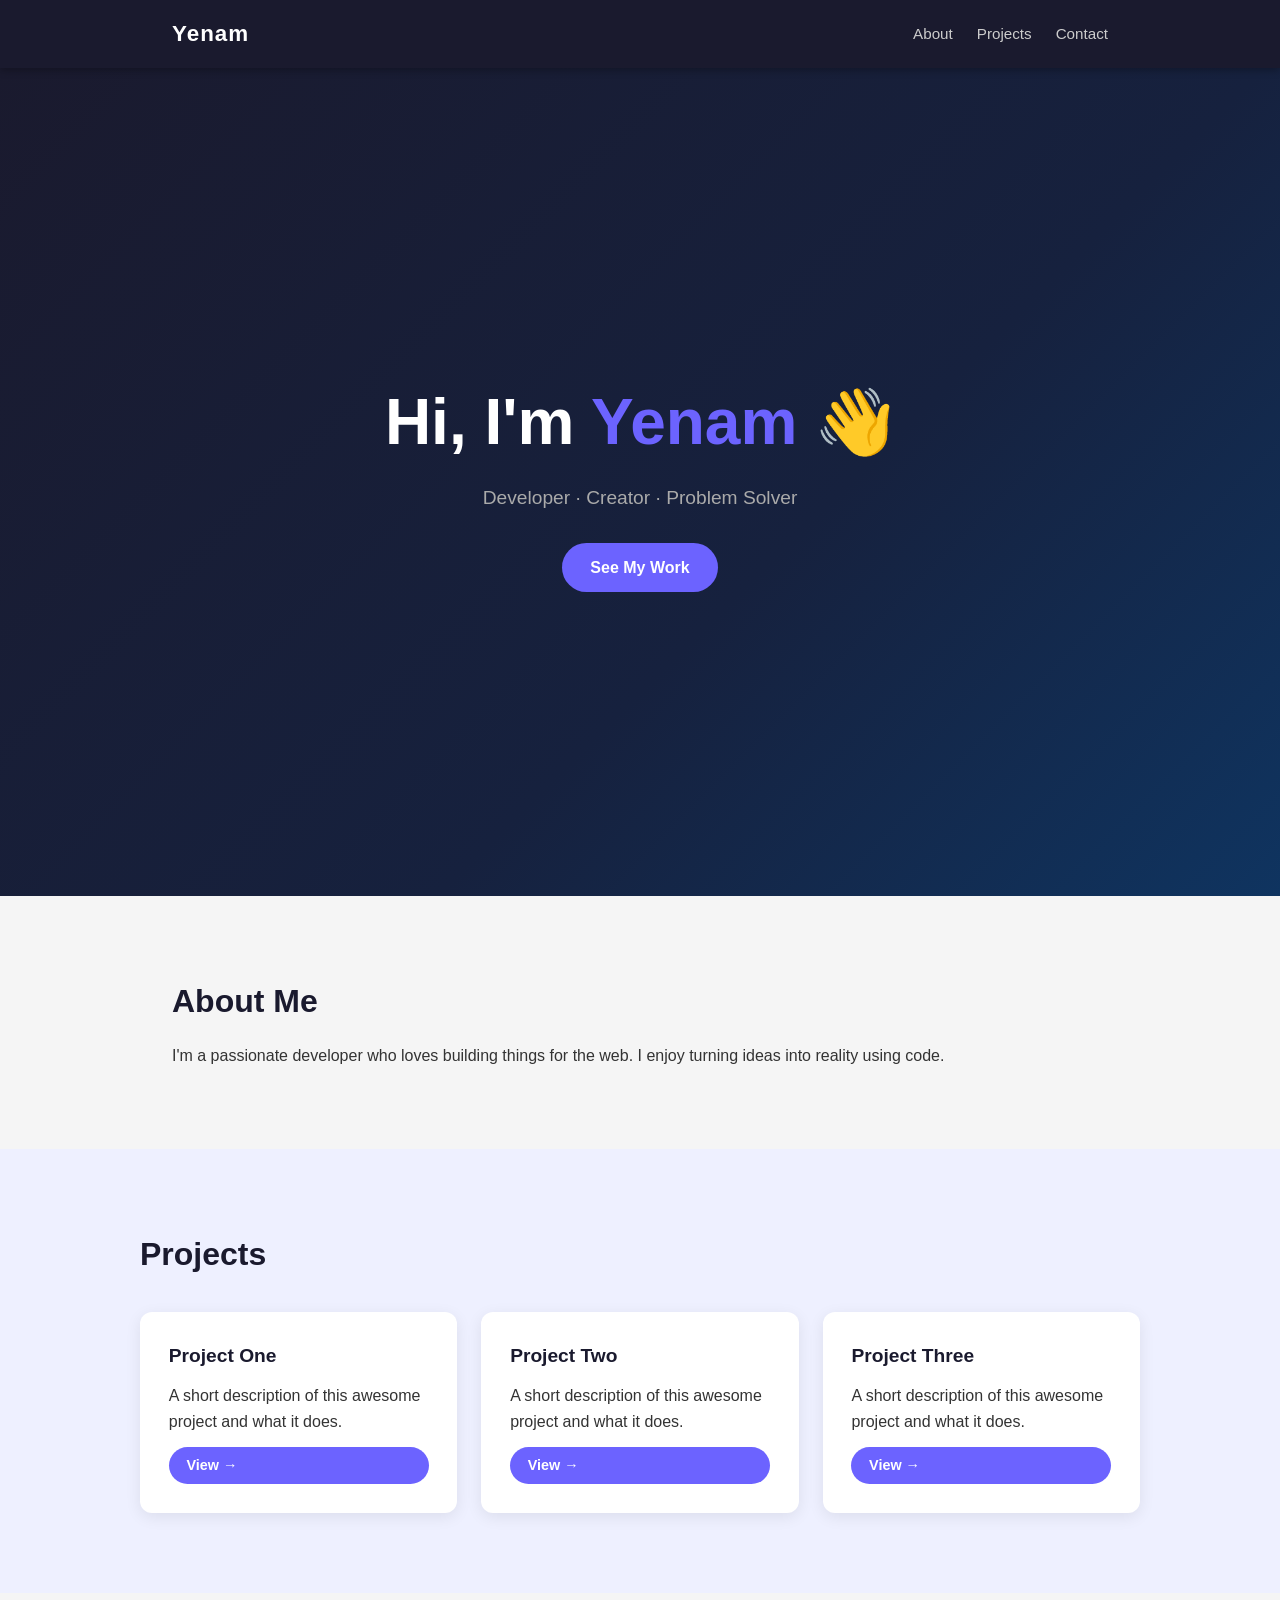
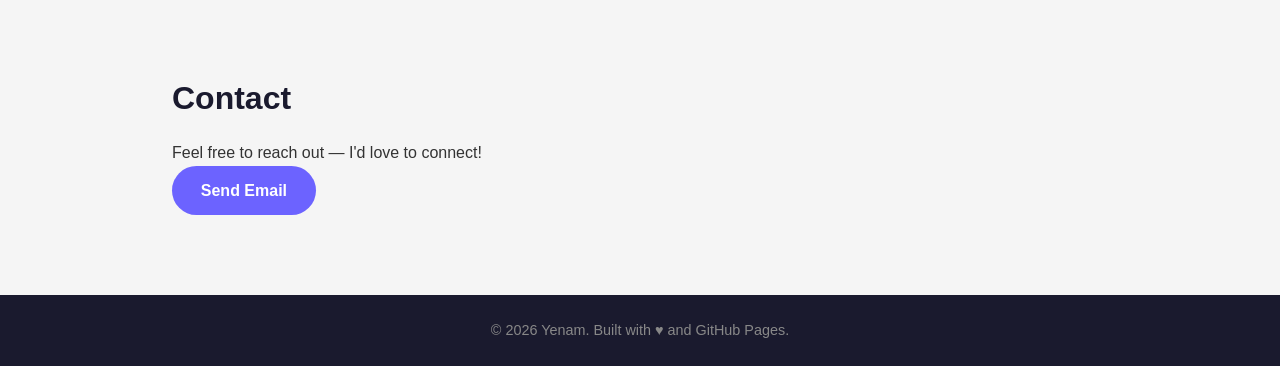
==== index.html @ 3d5ce323 "first commit" ====
<!DOCTYPE html>
<html lang="en">
<head>
  <meta charset="UTF-8" />
  <meta name="viewport" content="width=device-width, initial-scale=1.0" />
  <title>Yenam | Personal Site</title>
  <link rel="stylesheet" href="style.css" />
</head>
<body>
  <header>
    <nav>
      <div class="logo">Yenam</div>
      <ul>
        <li><a href="#about">About</a></li>
        <li><a href="#projects">Projects</a></li>
        <li><a href="#contact">Contact</a></li>
      </ul>
    </nav>
  </header>

  <section class="hero">
    <div class="hero-content">
      <h1>Hi, I'm <span class="highlight">Yenam</span> 👋</h1>
      <p>Developer · Creator · Problem Solver</p>
      <a href="#projects" class="btn">See My Work</a>
    </div>
  </section>

  <section id="about" class="section">
    <h2>About Me</h2>
    <p>
      I'm a passionate developer who loves building things for the web.
      I enjoy turning ideas into reality using code.
    </p>
  </section>

  <section id="projects" class="section alt">
    <h2>Projects</h2>
    <div class="cards">
      <div class="card">
        <h3>Project One</h3>
        <p>A short description of this awesome project and what it does.</p>
        <a href="#" class="btn small">View →</a>
      </div>
      <div class="card">
        <h3>Project Two</h3>
        <p>A short description of this awesome project and what it does.</p>
        <a href="#" class="btn small">View →</a>
      </div>
      <div class="card">
        <h3>Project Three</h3>
        <p>A short description of this awesome project and what it does.</p>
        <a href="#" class="btn small">View →</a>
      </div>
    </div>
  </section>

  <section id="contact" class="section">
    <h2>Contact</h2>
    <p>Feel free to reach out — I'd love to connect!</p>
    <a href="mailto:you@example.com" class="btn">Send Email</a>
  </section>

  <footer>
    <p>&copy; 2026 Yenam. Built with ♥ and GitHub Pages.</p>
  </footer>

  <script src="main.js"></script>
</body>
</html>
---- style.css ----
*, *::before, *::after {
  box-sizing: border-box;
  margin: 0;
  padding: 0;
}

:root {
  --primary: #6c63ff;
  --dark: #1a1a2e;
  --light: #f5f5f5;
  --text: #333;
  --card-bg: #ffffff;
}

html {
  scroll-behavior: smooth;
}

body {
  font-family: 'Segoe UI', Tahoma, Geneva, Verdana, sans-serif;
  color: var(--text);
  background: var(--light);
  line-height: 1.6;
}

/* ── NAV ── */
header {
  position: sticky;
  top: 0;
  background: var(--dark);
  z-index: 100;
  box-shadow: 0 2px 8px rgba(0,0,0,0.3);
}

nav {
  max-width: 1000px;
  margin: 0 auto;
  padding: 1rem 2rem;
  display: flex;
  justify-content: space-between;
  align-items: center;
}

.logo {
  color: #fff;
  font-size: 1.4rem;
  font-weight: 700;
  letter-spacing: 1px;
}

nav ul {
  list-style: none;
  display: flex;
  gap: 1.5rem;
}

nav ul a {
  color: #ccc;
  text-decoration: none;
  font-size: 0.95rem;
  transition: color 0.2s;
}

nav ul a:hover {
  color: var(--primary);
}

/* ── HERO ── */
.hero {
  min-height: 92vh;
  background: linear-gradient(135deg, var(--dark) 0%, #16213e 60%, #0f3460 100%);
  display: flex;
  align-items: center;
  justify-content: center;
  text-align: center;
  color: #fff;
  padding: 2rem;
}

.hero-content h1 {
  font-size: clamp(2.2rem, 6vw, 4rem);
  margin-bottom: 0.6rem;
}

.highlight {
  color: var(--primary);
}

.hero-content p {
  font-size: 1.2rem;
  color: #aaa;
  margin-bottom: 1.8rem;
}

/* ── BUTTONS ── */
.btn {
  display: inline-block;
  padding: 0.75rem 1.8rem;
  background: var(--primary);
  color: #fff;
  border-radius: 30px;
  text-decoration: none;
  font-weight: 600;
  transition: transform 0.2s, box-shadow 0.2s;
}

.btn:hover {
  transform: translateY(-2px);
  box-shadow: 0 6px 18px rgba(108,99,255,0.45);
}

.btn.small {
  padding: 0.45rem 1.1rem;
  font-size: 0.9rem;
}

/* ── SECTIONS ── */
.section {
  padding: 5rem 2rem;
  max-width: 1000px;
  margin: 0 auto;
}

.section.alt {
  max-width: 100%;
  background: #eef0ff;
  padding: 5rem 2rem;
}

.section.alt > * {
  max-width: 1000px;
  margin-left: auto;
  margin-right: auto;
}

h2 {
  font-size: 2rem;
  margin-bottom: 1rem;
  color: var(--dark);
}

/* ── CARDS ── */
.cards {
  display: grid;
  grid-template-columns: repeat(auto-fit, minmax(260px, 1fr));
  gap: 1.5rem;
  margin-top: 2rem;
}

.card {
  background: var(--card-bg);
  border-radius: 12px;
  padding: 1.8rem;
  box-shadow: 0 4px 16px rgba(0,0,0,0.08);
  transition: transform 0.2s, box-shadow 0.2s;
  display: flex;
  flex-direction: column;
  gap: 0.75rem;
}

.card:hover {
  transform: translateY(-4px);
  box-shadow: 0 10px 28px rgba(0,0,0,0.13);
}

.card h3 {
  font-size: 1.2rem;
  color: var(--dark);
}

/* ── FOOTER ── */
footer {
  background: var(--dark);
  color: #888;
  text-align: center;
  padding: 1.5rem;
  font-size: 0.9rem;
}
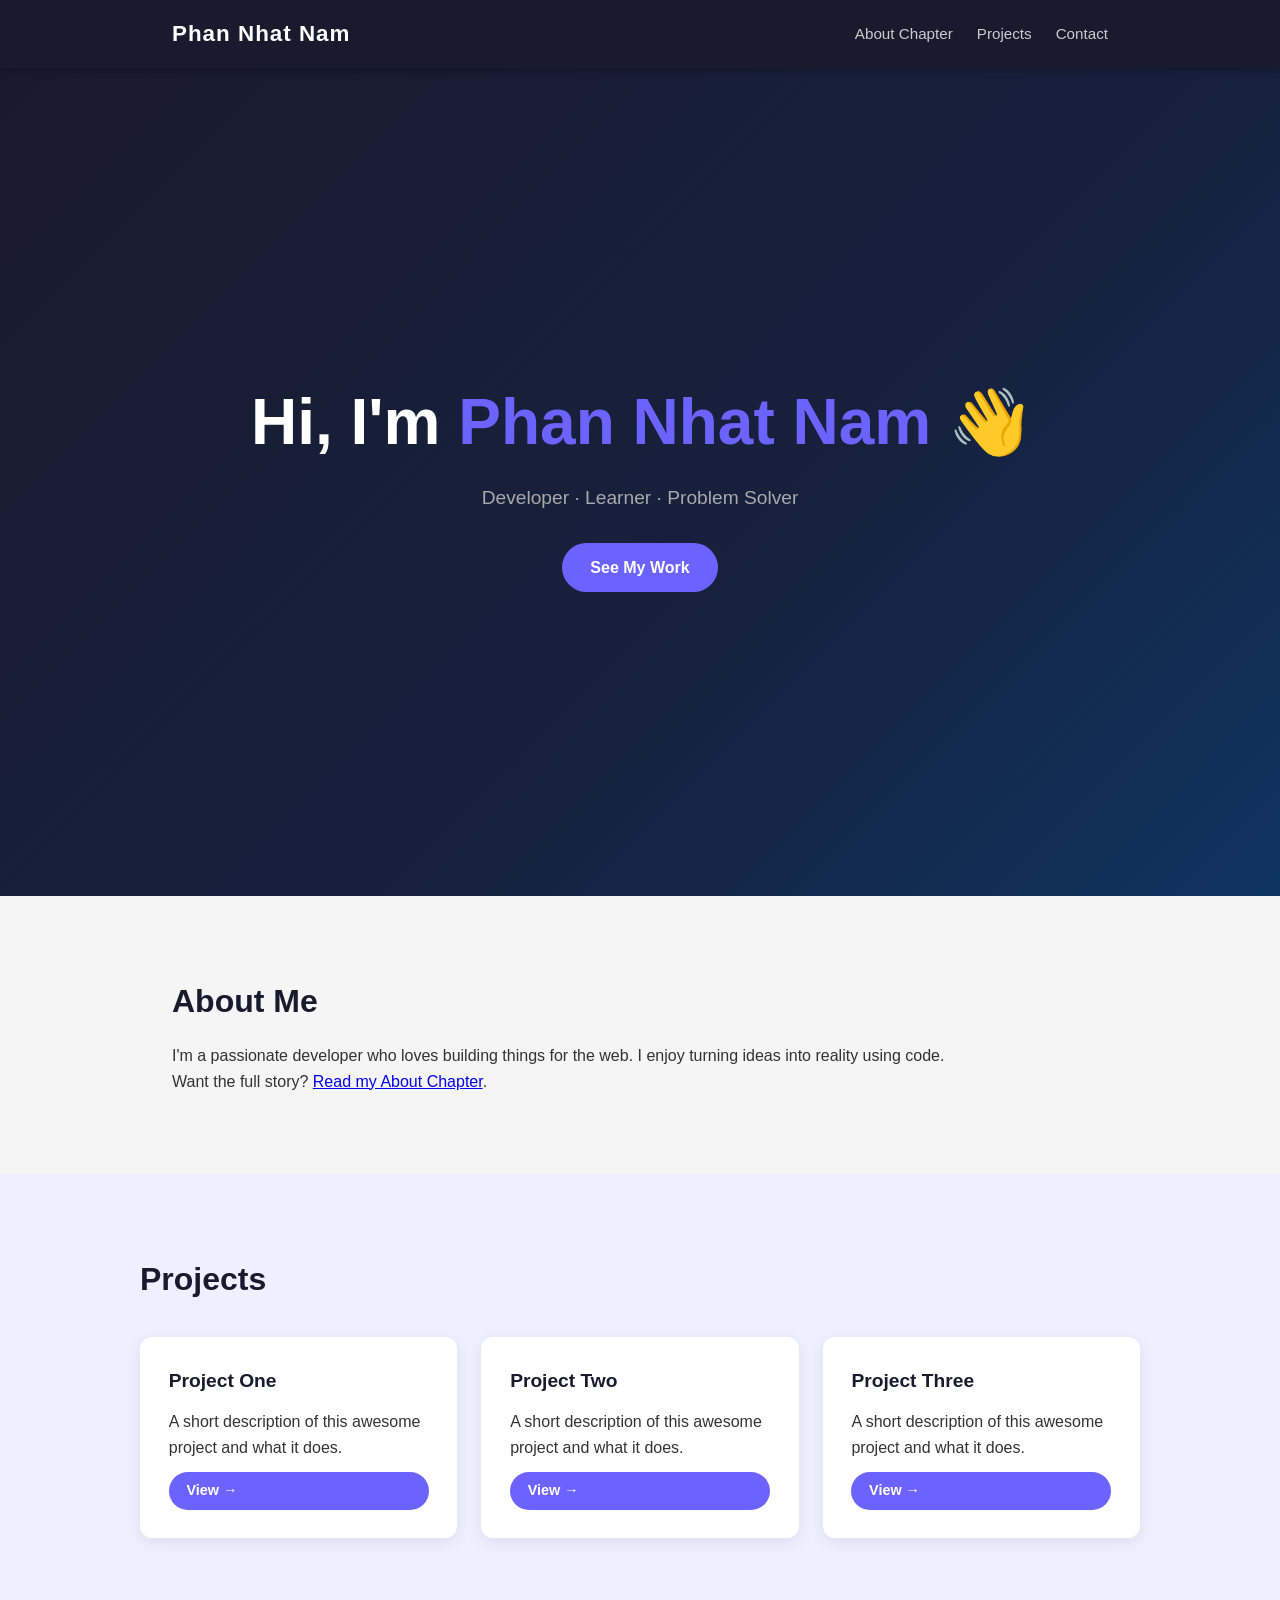
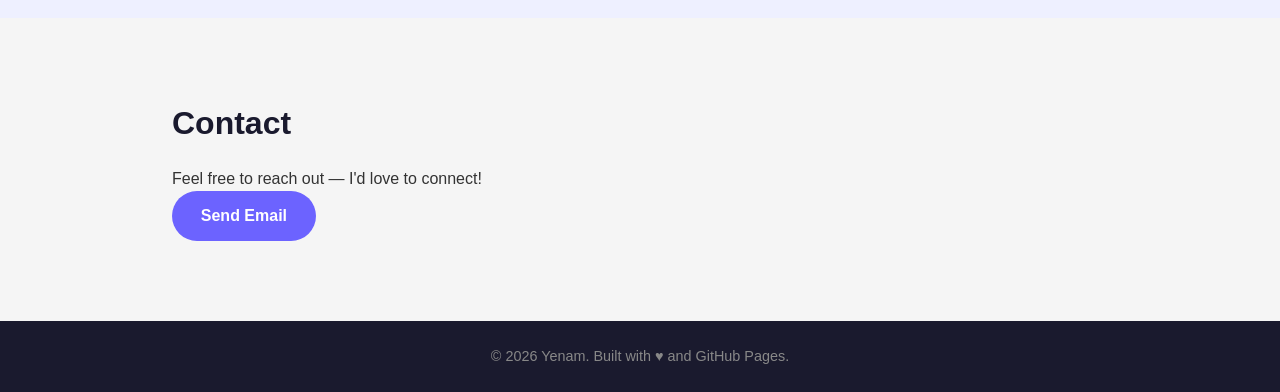
==== commit 3d47ecd4: "Try to add a new page" ====
--- a/index.html
+++ b/index.html
@@ -9,9 +9,9 @@
 <body>
   <header>
     <nav>
-      <div class="logo">Yenam</div>
+      <div class="logo">Phan Nhat Nam</div>
       <ul>
-        <li><a href="#about">About</a></li>
+        <li><a href="about.html">About Chapter</a></li>
         <li><a href="#projects">Projects</a></li>
         <li><a href="#contact">Contact</a></li>
       </ul>
@@ -20,8 +20,8 @@
 
   <section class="hero">
     <div class="hero-content">
-      <h1>Hi, I'm <span class="highlight">Yenam</span> 👋</h1>
-      <p>Developer · Creator · Problem Solver</p>
+      <h1>Hi, I'm <span class="highlight">Phan Nhat Nam</span> 👋</h1>
+      <p>Developer · Learner · Problem Solver</p>
       <a href="#projects" class="btn">See My Work</a>
     </div>
   </section>
@@ -31,6 +31,9 @@
     <p>
       I'm a passionate developer who loves building things for the web.
       I enjoy turning ideas into reality using code.
+    </p>
+    <p>
+      Want the full story? <a href="about.html">Read my About Chapter</a>.
     </p>
   </section>
 
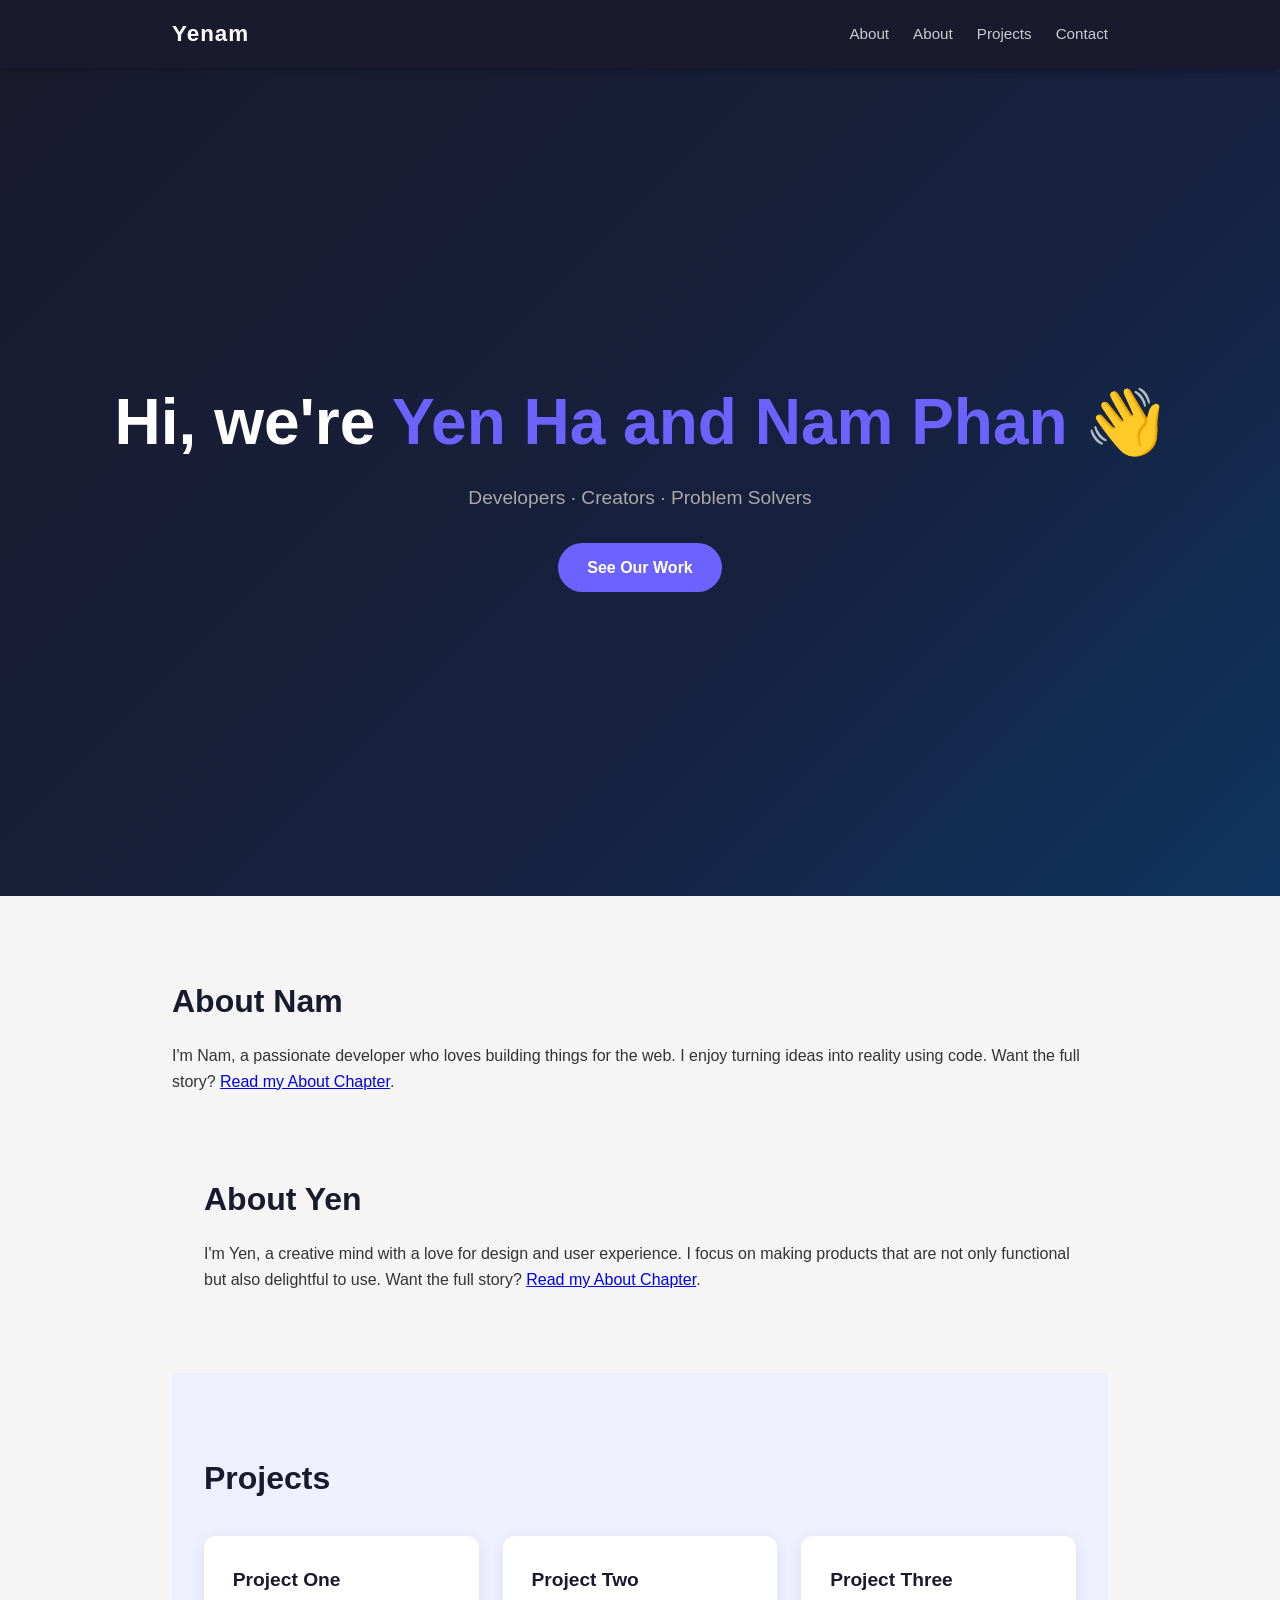
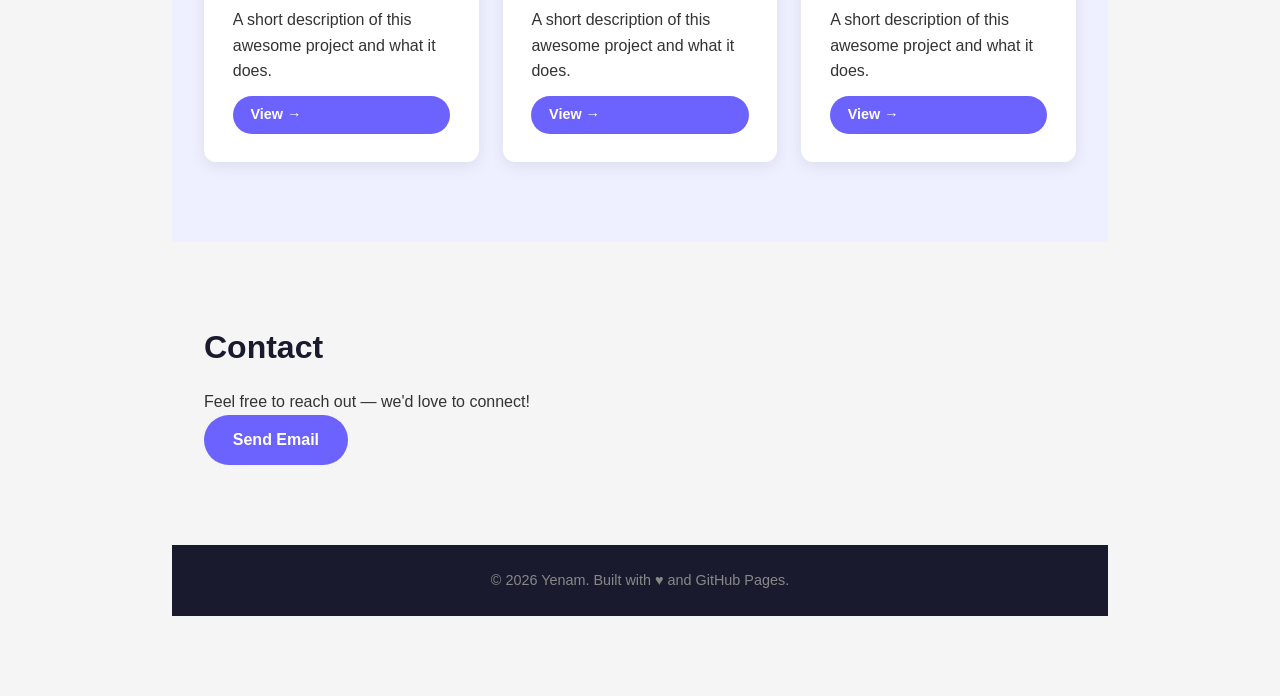
==== commit 4f440415: "Seperate into 2" ====
--- a/index.html
+++ b/index.html
@@ -9,9 +9,10 @@
 <body>
   <header>
     <nav>
-      <div class="logo">Phan Nhat Nam</div>
+      <div class="logo">Yenam</div>
       <ul>
-        <li><a href="about.html">About Chapter</a></li>
+        <li><a href="#aboutnam">About</a></li>
+        <li><a href="#aboutyen">About</a></li>
         <li><a href="#projects">Projects</a></li>
         <li><a href="#contact">Contact</a></li>
       </ul>
@@ -20,20 +21,25 @@
 
   <section class="hero">
     <div class="hero-content">
-      <h1>Hi, I'm <span class="highlight">Phan Nhat Nam</span> 👋</h1>
-      <p>Developer · Learner · Problem Solver</p>
-      <a href="#projects" class="btn">See My Work</a>
+      <h1>Hi, we're <span class="highlight">Yen Ha and Nam Phan</span> 👋</h1>
+      <p>Developers · Creators · Problem Solvers</p>
+      <a href="#projects" class="btn">See Our Work</a>
     </div>
   </section>
 
-  <section id="about" class="section">
-    <h2>About Me</h2>
+  <section id="aboutnam" class="section">
+    <h2>About Nam</h2>
     <p>
-      I'm a passionate developer who loves building things for the web.
+      I'm Nam, a passionate developer who loves building things for the web.
       I enjoy turning ideas into reality using code.
+      Want the full story? <a href="aboutnam.html">Read my About Chapter</a>.
     </p>
+    <section id="aboutyen" class="section">
+    <h2>About Yen</h2>
     <p>
-      Want the full story? <a href="about.html">Read my About Chapter</a>.
+      I'm Yen, a creative mind with a love for design and user experience.
+      I focus on making products that are not only functional but also delightful to use.
+      Want the full story? <a href="aboutyen.html">Read my About Chapter</a>.
     </p>
   </section>
 
@@ -60,7 +66,7 @@
 
   <section id="contact" class="section">
     <h2>Contact</h2>
-    <p>Feel free to reach out — I'd love to connect!</p>
+    <p>Feel free to reach out — we'd love to connect!</p>
     <a href="mailto:you@example.com" class="btn">Send Email</a>
   </section>
 
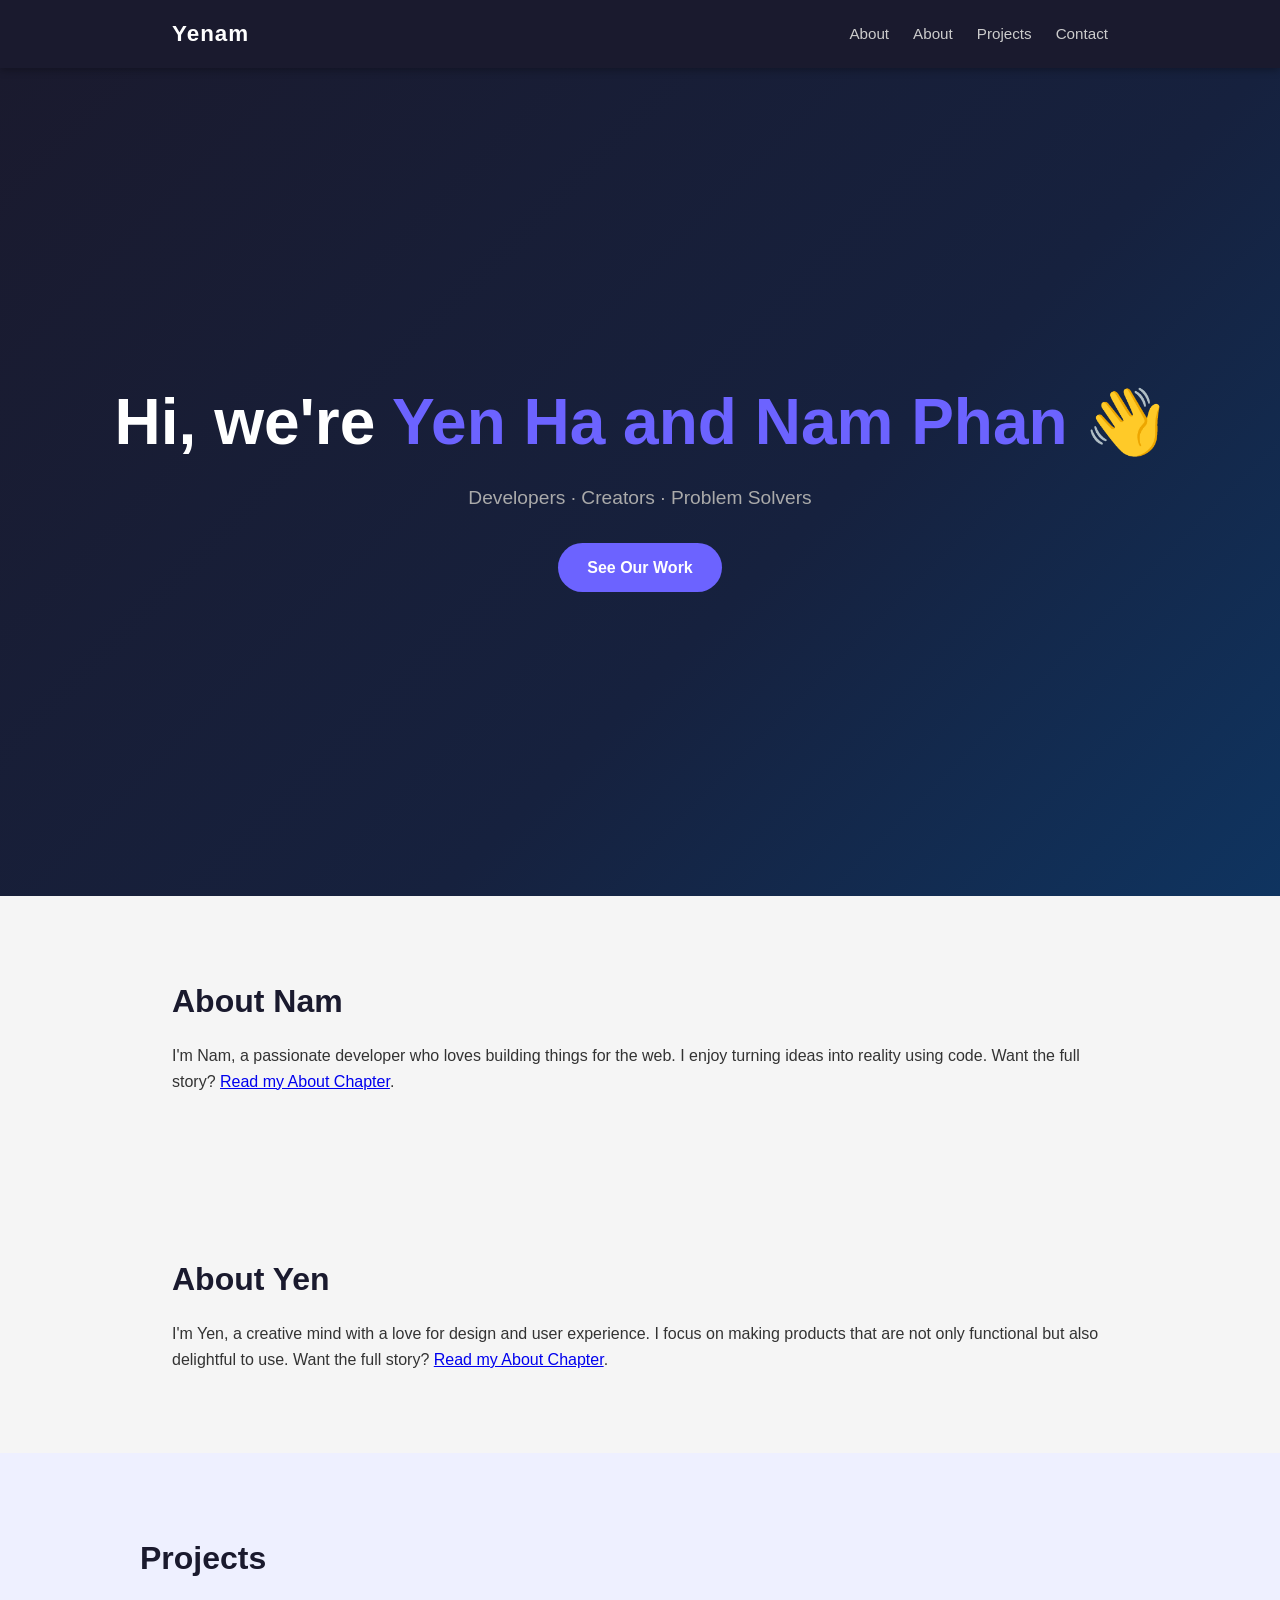
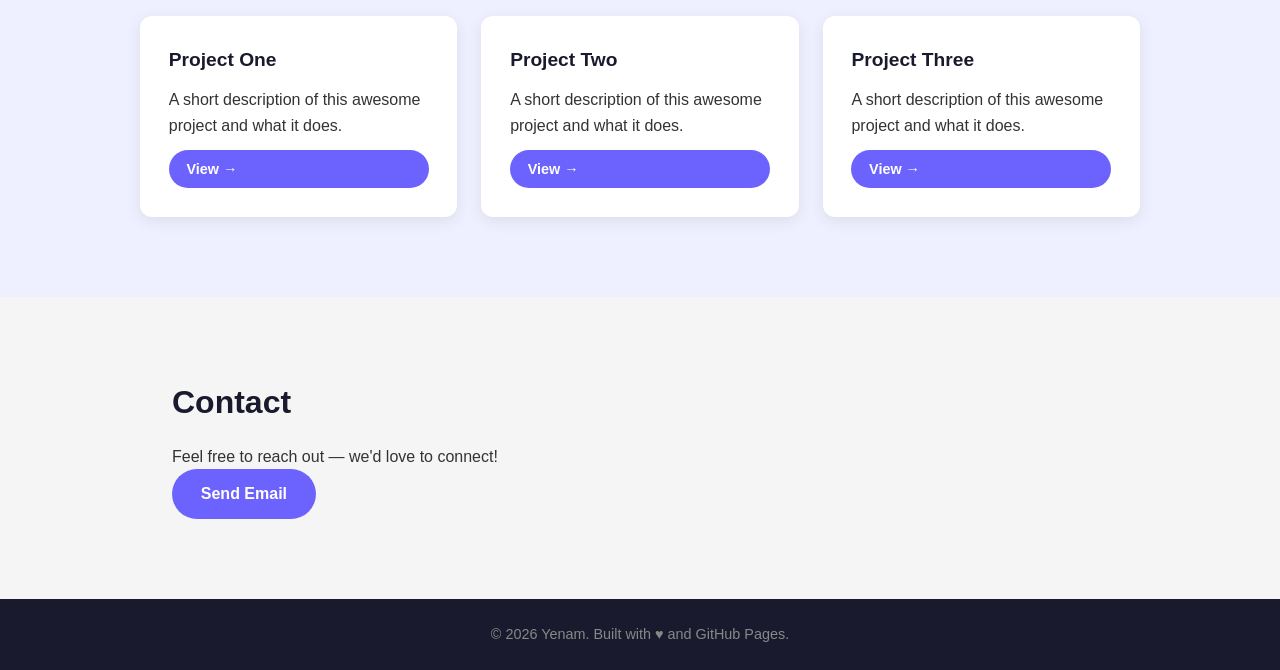
==== commit b4e74607: "fix for be yen" ====
--- a/index.html
+++ b/index.html
@@ -34,7 +34,9 @@
       I enjoy turning ideas into reality using code.
       Want the full story? <a href="aboutnam.html">Read my About Chapter</a>.
     </p>
-    <section id="aboutyen" class="section">
+  </section>
+  
+  <section id="aboutyen" class="section">
     <h2>About Yen</h2>
     <p>
       I'm Yen, a creative mind with a love for design and user experience.
